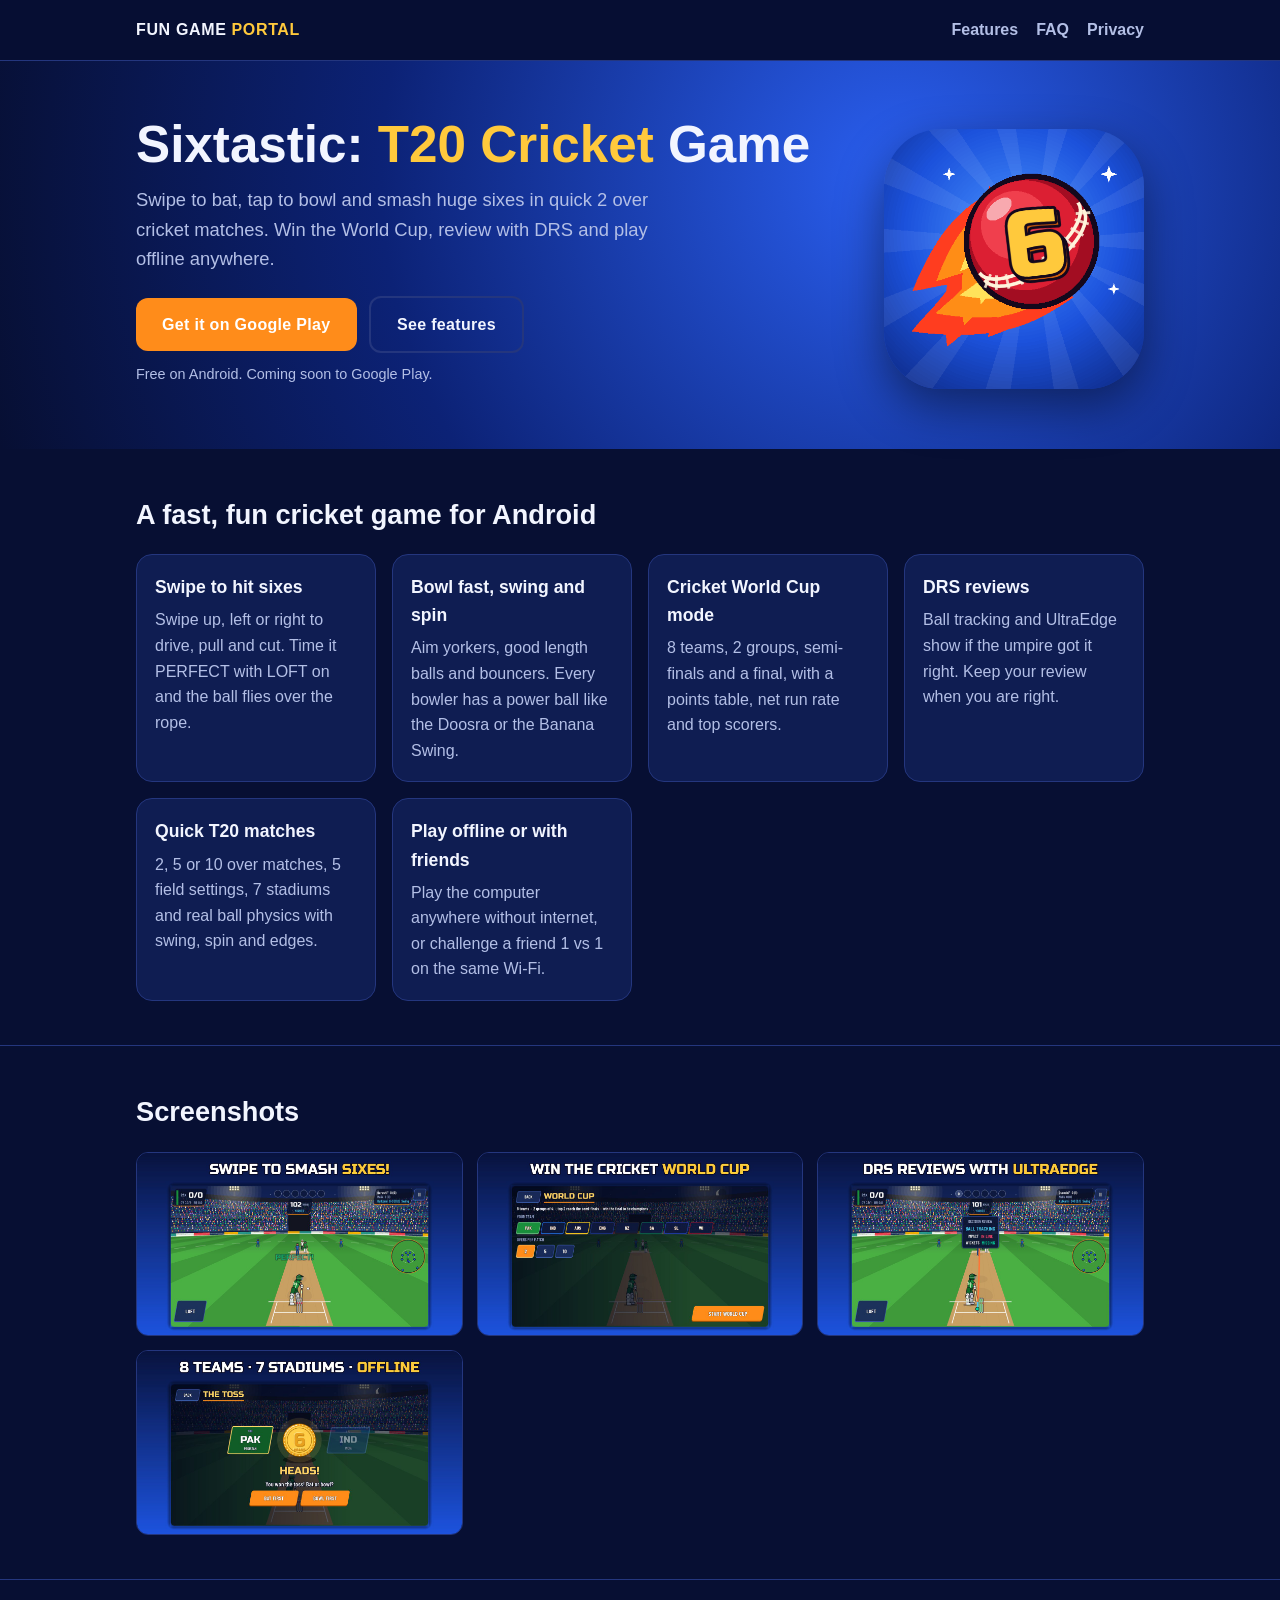
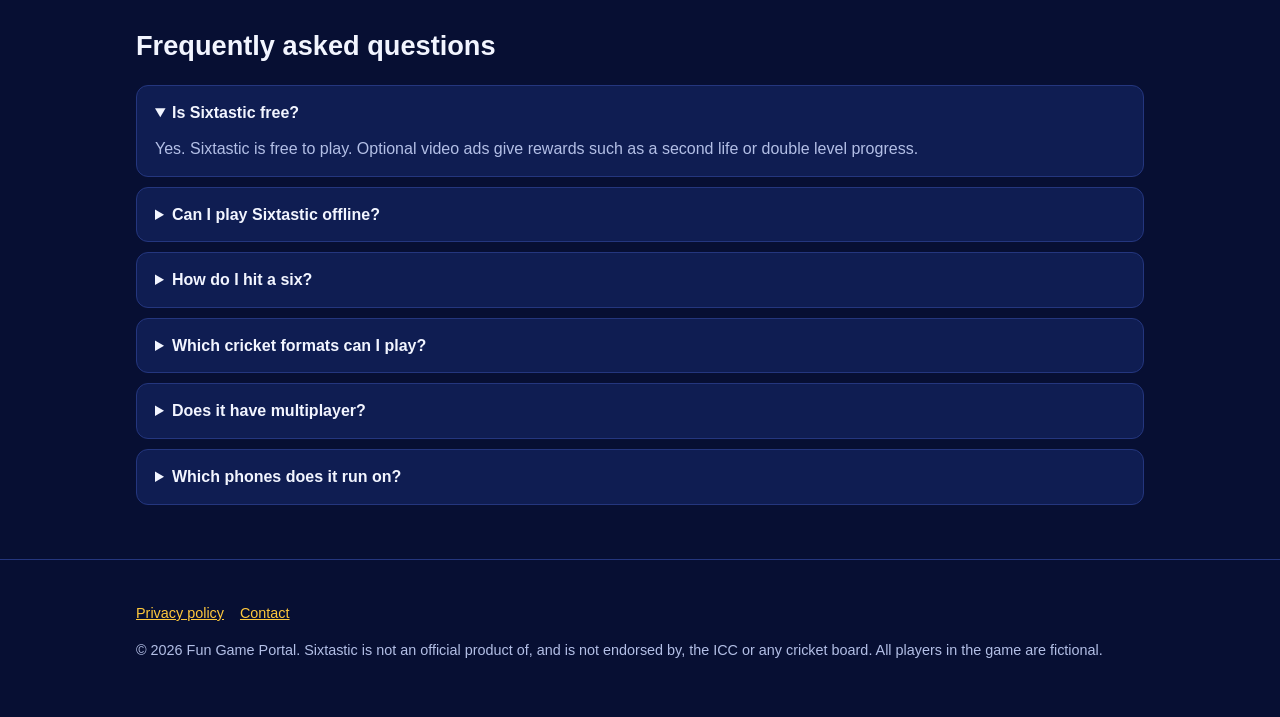
==== sixtastic/index.html @ e2d2b9e1 "add fun game portal site" ====
<!DOCTYPE html>
<html lang="en">
<head>
<meta charset="utf-8">
<meta name="viewport" content="width=device-width, initial-scale=1">
<title>Sixtastic: T20 Cricket Game for Android | Fun Game Portal</title>
<meta name="description" content="Sixtastic is a free T20 cricket game for Android. Swipe to bat, tap to bowl and smash sixes in quick 2 over matches. Play offline, win the World Cup, use DRS reviews and play LAN multiplayer with friends.">
<meta name="keywords" content="cricket game, T20 cricket game, offline cricket game, cricket world cup game, swipe cricket, cricket sixes game, LAN cricket multiplayer, Sixtastic">
<link rel="canonical" href="https://qandeel90.github.io/sixtastic/">
<link rel="icon" href="../assets/sixtastic-icon.png">
<meta property="og:type" content="website">
<meta property="og:title" content="Sixtastic: T20 Cricket Game">
<meta property="og:description" content="Swipe to smash sixes! Quick T20 cricket matches, World Cup mode, DRS reviews and offline play.">
<meta property="og:url" content="https://qandeel90.github.io/sixtastic/">
<meta property="og:image" content="https://qandeel90.github.io/assets/sixtastic-feature.jpg">
<meta name="twitter:card" content="summary_large_image">
<meta name="twitter:title" content="Sixtastic: T20 Cricket Game">
<meta name="twitter:description" content="Swipe to smash sixes! Quick T20 cricket matches, World Cup mode, DRS reviews and offline play.">
<meta name="twitter:image" content="https://qandeel90.github.io/assets/sixtastic-feature.jpg">
<link rel="stylesheet" href="../assets/site.css">
<script type="application/ld+json">
{
  "@context": "https://schema.org",
  "@type": "VideoGame",
  "name": "Sixtastic: T20 Cricket Game",
  "alternateName": "Sixtastic",
  "url": "https://qandeel90.github.io/sixtastic/",
  "description": "Sixtastic is a free T20 cricket game for Android. Swipe to bat, tap to bowl and smash sixes in quick 2, 5 or 10 over matches. It includes a World Cup tournament mode, DRS reviews with ball tracking and UltraEdge, LAN multiplayer on the same Wi-Fi, and full offline play.",
  "image": "https://qandeel90.github.io/assets/sixtastic-icon.png",
  "screenshot": [
    "https://qandeel90.github.io/assets/shot-batting.jpg",
    "https://qandeel90.github.io/assets/shot-world-cup.jpg",
    "https://qandeel90.github.io/assets/shot-drs.jpg"
  ],
  "genre": ["Sports", "Cricket", "Casual"],
  "gamePlatform": "Android",
  "operatingSystem": "Android",
  "applicationCategory": "GameApplication",
  "playMode": ["SinglePlayer", "MultiPlayer"],
  "numberOfPlayers": {"@type": "QuantitativeValue", "minValue": 1, "maxValue": 2},
  "inLanguage": "en",
  "offers": {"@type": "Offer", "price": "0", "priceCurrency": "USD"},
  "author": {"@type": "Organization", "name": "Fun Game Portal", "url": "https://qandeel90.github.io/"},
  "publisher": {"@type": "Organization", "name": "Fun Game Portal", "url": "https://qandeel90.github.io/"}
}
</script>
<script type="application/ld+json">
{
  "@context": "https://schema.org",
  "@type": "FAQPage",
  "mainEntity": [
    {"@type": "Question", "name": "Is Sixtastic free?", "acceptedAnswer": {"@type": "Answer", "text": "Yes. Sixtastic is free to play. Optional video ads give rewards such as a second life or double level progress."}},
    {"@type": "Question", "name": "Can I play Sixtastic offline?", "acceptedAnswer": {"@type": "Answer", "text": "Yes. Matches against the computer, the World Cup mode and LAN multiplayer all work without an internet connection."}},
    {"@type": "Question", "name": "How do I hit a six in Sixtastic?", "acceptedAnswer": {"@type": "Answer", "text": "Turn on LOFT, then swipe at the exact moment the ball reaches your batter. PERFECT timing sends the ball over the boundary for six."}},
    {"@type": "Question", "name": "Which cricket formats can I play?", "acceptedAnswer": {"@type": "Answer", "text": "Quick T20 style matches of 2, 5 or 10 overs, and a World Cup tournament with groups, semi-finals and a final."}},
    {"@type": "Question", "name": "Does Sixtastic have multiplayer?", "acceptedAnswer": {"@type": "Answer", "text": "Yes. Two players can play 1 vs 1 on the same Wi-Fi network with LAN multiplayer. No internet is needed."}},
    {"@type": "Question", "name": "Which phones does Sixtastic run on?", "acceptedAnswer": {"@type": "Answer", "text": "Sixtastic runs on Android 7.0 and newer phones and tablets."}}
  ]
}
</script>
</head>
<body>
<header class="site">
  <div class="wrap">
    <a class="brand" href="../">FUN GAME <span>PORTAL</span></a>
    <nav><a href="#features">Features</a><a href="#faq">FAQ</a><a href="privacy-policy.html">Privacy</a></nav>
  </div>
</header>

<main>
<div class="hero">
  <div class="wrap">
    <div>
      <h1>Sixtastic: <em>T20 Cricket</em> Game</h1>
      <p class="lead">Swipe to bat, tap to bowl and smash huge sixes in quick 2 over cricket matches. Win the World Cup, review with DRS and play offline anywhere.</p>
      <a class="btn" href="https://play.google.com/store/apps/details?id=com.sixtastic.cricket">Get it on Google Play</a>
      <a class="btn ghost" href="#features">See features</a>
      <p class="note">Free on Android. Coming soon to Google Play.</p>
    </div>
    <img class="icon" src="../assets/sixtastic-icon.png" width="260" height="260" alt="Sixtastic cricket game icon: a flaming red cricket ball with a gold number 6">
  </div>
</div>

<section id="features">
  <div class="wrap">
    <h2>A fast, fun cricket game for Android</h2>
    <div class="grid">
      <div class="card"><h3>Swipe to hit sixes</h3><p>Swipe up, left or right to drive, pull and cut. Time it PERFECT with LOFT on and the ball flies over the rope.</p></div>
      <div class="card"><h3>Bowl fast, swing and spin</h3><p>Aim yorkers, good length balls and bouncers. Every bowler has a power ball like the Doosra or the Banana Swing.</p></div>
      <div class="card"><h3>Cricket World Cup mode</h3><p>8 teams, 2 groups, semi-finals and a final, with a points table, net run rate and top scorers.</p></div>
      <div class="card"><h3>DRS reviews</h3><p>Ball tracking and UltraEdge show if the umpire got it right. Keep your review when you are right.</p></div>
      <div class="card"><h3>Quick T20 matches</h3><p>2, 5 or 10 over matches, 5 field settings, 7 stadiums and real ball physics with swing, spin and edges.</p></div>
      <div class="card"><h3>Play offline or with friends</h3><p>Play the computer anywhere without internet, or challenge a friend 1 vs 1 on the same Wi-Fi.</p></div>
    </div>
  </div>
</section>

<section>
  <div class="wrap">
    <h2>Screenshots</h2>
    <div class="shots">
      <img src="../assets/shot-batting.jpg" width="1280" height="720" loading="lazy" alt="Sixtastic batting screen: swipe to smash sixes in a floodlit cricket stadium">
      <img src="../assets/shot-world-cup.jpg" width="1280" height="720" loading="lazy" alt="Sixtastic World Cup mode with points table and fixtures">
      <img src="../assets/shot-drs.jpg" width="1280" height="720" loading="lazy" alt="Sixtastic DRS review with ball tracking">
      <img src="../assets/shot-toss.jpg" width="1280" height="720" loading="lazy" alt="Sixtastic coin toss between Pakistan and India">
    </div>
  </div>
</section>

<section id="faq">
  <div class="wrap">
    <h2>Frequently asked questions</h2>
    <details open><summary>Is Sixtastic free?</summary><p>Yes. Sixtastic is free to play. Optional video ads give rewards such as a second life or double level progress.</p></details>
    <details><summary>Can I play Sixtastic offline?</summary><p>Yes. Matches against the computer, the World Cup mode and LAN multiplayer all work without an internet connection.</p></details>
    <details><summary>How do I hit a six?</summary><p>Turn on LOFT, then swipe at the exact moment the ball reaches your batter. PERFECT timing sends the ball over the boundary.</p></details>
    <details><summary>Which cricket formats can I play?</summary><p>Quick T20 style matches of 2, 5 or 10 overs, and a World Cup tournament with groups, semi-finals and a final.</p></details>
    <details><summary>Does it have multiplayer?</summary><p>Yes. Two players can play 1 vs 1 on the same Wi-Fi network. No internet is needed.</p></details>
    <details><summary>Which phones does it run on?</summary><p>Android 7.0 and newer phones and tablets.</p></details>
  </div>
</section>
</main>

<footer class="site">
  <div class="wrap">
    <p><a href="privacy-policy.html">Privacy policy</a><a href="mailto:qandeeltariq11@gmail.com">Contact</a></p>
    <p>© 2026 Fun Game Portal. Sixtastic is not an official product of, and is not endorsed by, the ICC or any cricket board. All players in the game are fictional.</p>
  </div>
</footer>
</body>
</html>
---- assets/site.css ----
:root {
  --bg: #070f33;
  --panel: #0f1d52;
  --line: #24367e;
  --text: #f2f5ff;
  --muted: #b3bfe6;
  --gold: #ffc93c;
  --accent: #ff8c1a;
}
* { box-sizing: border-box; }
html { -webkit-text-size-adjust: 100%; }
body {
  margin: 0;
  font-family: "Segoe UI", Roboto, "Helvetica Neue", Arial, sans-serif;
  background: var(--bg);
  color: var(--text);
  line-height: 1.6;
}
a { color: var(--gold); }
img { max-width: 100%; height: auto; display: block; }
.wrap { max-width: 1040px; margin: 0 auto; padding: 0 16px; }
header.site {
  border-bottom: 1px solid var(--line);
  background: rgba(7, 15, 51, 0.92);
  position: sticky; top: 0; z-index: 5;
}
header.site .wrap { display: flex; align-items: center; justify-content: space-between; height: 60px; gap: 12px; }
.brand { font-weight: 800; letter-spacing: 0.04em; color: var(--text); text-decoration: none; }
.brand span { color: var(--gold); }
nav a { color: var(--muted); text-decoration: none; margin-left: 18px; font-weight: 600; }
nav a:hover { color: var(--text); }
.hero {
  background: radial-gradient(circle at 70% 30%, #2a5ff0 0%, #0c2276 55%, var(--bg) 100%);
  padding: 56px 0 48px;
}
.hero .wrap { display: grid; grid-template-columns: 1fr 260px; gap: 32px; align-items: center; }
.hero h1 { font-size: clamp(2rem, 5vw, 3.2rem); line-height: 1.1; margin: 0 0 12px; }
.hero h1 em { color: var(--gold); font-style: normal; }
.hero p.lead { font-size: 1.15rem; color: var(--muted); margin: 0 0 22px; max-width: 560px; }
.hero .icon { border-radius: 22%; box-shadow: 0 18px 48px rgba(0, 0, 0, 0.45); }
.btn {
  display: inline-block; background: var(--accent); color: #fff; text-decoration: none;
  font-weight: 800; padding: 14px 26px; border-radius: 12px; letter-spacing: 0.02em;
}
.btn.ghost { background: transparent; border: 2px solid var(--line); color: var(--text); margin-left: 8px; }
.note { color: var(--muted); font-size: 0.9rem; margin-top: 10px; }
section { padding: 44px 0; border-bottom: 1px solid var(--line); }
h2 { font-size: 1.7rem; margin: 0 0 18px; }
h3 { margin: 0 0 6px; font-size: 1.1rem; }
.grid { display: grid; grid-template-columns: repeat(auto-fit, minmax(240px, 1fr)); gap: 16px; }
.card { background: var(--panel); border: 1px solid var(--line); border-radius: 16px; padding: 18px; }
.card p { margin: 0; color: var(--muted); }
.shots { display: grid; grid-template-columns: repeat(auto-fit, minmax(300px, 1fr)); gap: 14px; }
.shots img { border-radius: 12px; border: 1px solid var(--line); }
details { background: var(--panel); border: 1px solid var(--line); border-radius: 12px; padding: 14px 18px; margin-bottom: 10px; }
summary { cursor: pointer; font-weight: 700; }
details p { color: var(--muted); margin: 10px 0 0; }
.doc { max-width: 780px; }
.doc h1 { font-size: 2rem; margin: 36px 0 6px; }
.doc h2 { font-size: 1.3rem; margin: 28px 0 8px; }
.doc p, .doc li { color: var(--muted); }
footer.site { padding: 28px 0 40px; color: var(--muted); font-size: 0.9rem; }
footer.site a { margin-right: 16px; }
@media (max-width: 720px) {
  .hero .wrap { grid-template-columns: 1fr; }
  .hero .icon { width: 140px; }
  nav a { margin-left: 12px; }
  .btn.ghost { margin: 10px 0 0; }
}
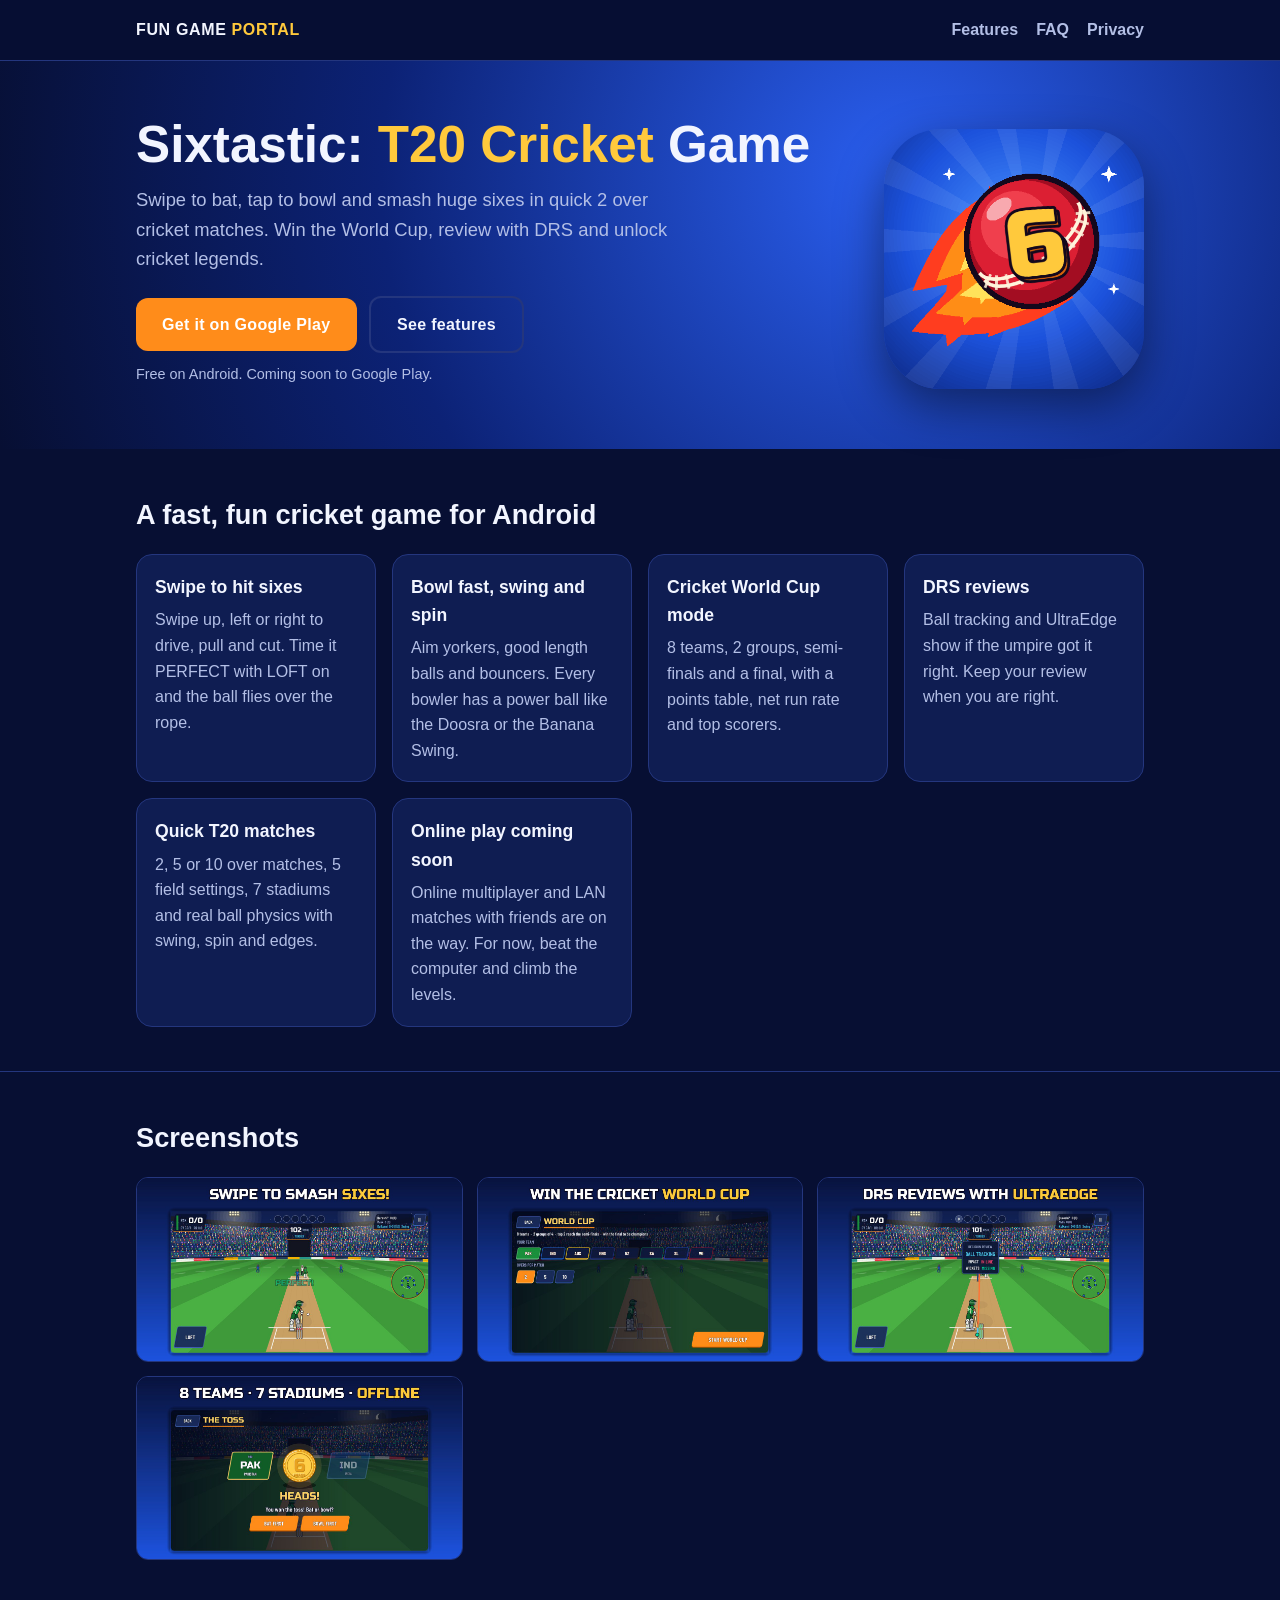
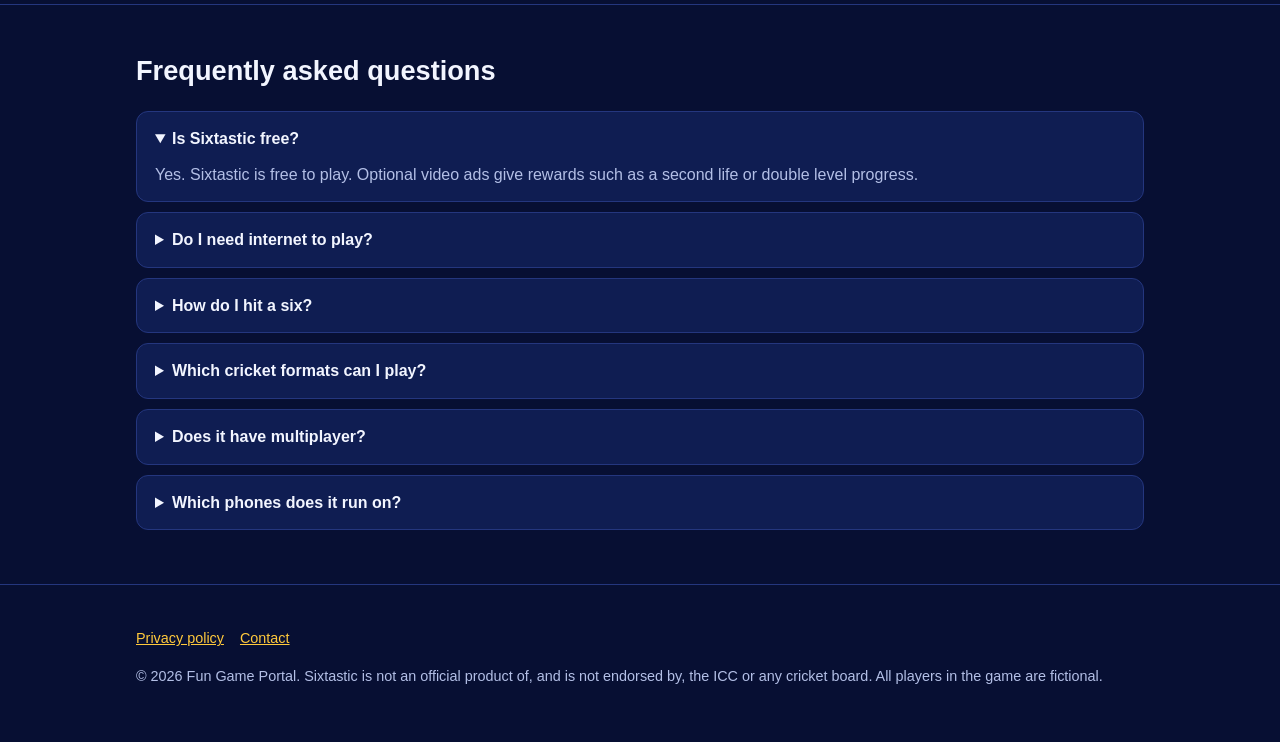
==== commit 64913e15: "update game page: online only, multiplayer coming soon" ====
--- a/sixtastic/index.html
+++ b/sixtastic/index.html
@@ -4,18 +4,18 @@
 <meta charset="utf-8">
 <meta name="viewport" content="width=device-width, initial-scale=1">
 <title>Sixtastic: T20 Cricket Game for Android | Fun Game Portal</title>
-<meta name="description" content="Sixtastic is a free T20 cricket game for Android. Swipe to bat, tap to bowl and smash sixes in quick 2 over matches. Play offline, win the World Cup, use DRS reviews and play LAN multiplayer with friends.">
-<meta name="keywords" content="cricket game, T20 cricket game, offline cricket game, cricket world cup game, swipe cricket, cricket sixes game, LAN cricket multiplayer, Sixtastic">
+<meta name="description" content="Sixtastic is a free T20 cricket game for Android. Swipe to bat, tap to bowl and smash sixes in quick 2 over matches. Win the World Cup, use DRS reviews and unlock cricket legends.">
+<meta name="keywords" content="cricket game, T20 cricket game, cricket world cup game, swipe cricket, cricket sixes game, cricket legends, Sixtastic">
 <link rel="canonical" href="https://qandeel90.github.io/sixtastic/">
 <link rel="icon" href="../assets/sixtastic-icon.png">
 <meta property="og:type" content="website">
 <meta property="og:title" content="Sixtastic: T20 Cricket Game">
-<meta property="og:description" content="Swipe to smash sixes! Quick T20 cricket matches, World Cup mode, DRS reviews and offline play.">
+<meta property="og:description" content="Swipe to smash sixes! Quick T20 cricket matches, World Cup mode, DRS reviews and cricket legends.">
 <meta property="og:url" content="https://qandeel90.github.io/sixtastic/">
 <meta property="og:image" content="https://qandeel90.github.io/assets/sixtastic-feature.jpg">
 <meta name="twitter:card" content="summary_large_image">
 <meta name="twitter:title" content="Sixtastic: T20 Cricket Game">
-<meta name="twitter:description" content="Swipe to smash sixes! Quick T20 cricket matches, World Cup mode, DRS reviews and offline play.">
+<meta name="twitter:description" content="Swipe to smash sixes! Quick T20 cricket matches, World Cup mode, DRS reviews and cricket legends.">
 <meta name="twitter:image" content="https://qandeel90.github.io/assets/sixtastic-feature.jpg">
 <link rel="stylesheet" href="../assets/site.css">
 <script type="application/ld+json">
@@ -25,7 +25,7 @@
   "name": "Sixtastic: T20 Cricket Game",
   "alternateName": "Sixtastic",
   "url": "https://qandeel90.github.io/sixtastic/",
-  "description": "Sixtastic is a free T20 cricket game for Android. Swipe to bat, tap to bowl and smash sixes in quick 2, 5 or 10 over matches. It includes a World Cup tournament mode, DRS reviews with ball tracking and UltraEdge, LAN multiplayer on the same Wi-Fi, and full offline play.",
+  "description": "Sixtastic is a free T20 cricket game for Android. Swipe to bat, tap to bowl and smash sixes in quick 2, 5 or 10 over matches. It includes a World Cup tournament mode, DRS reviews with ball tracking and UltraEdge, and 8 unlockable cricket legends. Online and LAN multiplayer are coming soon.",
   "image": "https://qandeel90.github.io/assets/sixtastic-icon.png",
   "screenshot": [
     "https://qandeel90.github.io/assets/shot-batting.jpg",
@@ -36,8 +36,8 @@
   "gamePlatform": "Android",
   "operatingSystem": "Android",
   "applicationCategory": "GameApplication",
-  "playMode": ["SinglePlayer", "MultiPlayer"],
-  "numberOfPlayers": {"@type": "QuantitativeValue", "minValue": 1, "maxValue": 2},
+  "playMode": ["SinglePlayer"],
+  "numberOfPlayers": {"@type": "QuantitativeValue", "minValue": 1, "maxValue": 1},
   "inLanguage": "en",
   "offers": {"@type": "Offer", "price": "0", "priceCurrency": "USD"},
   "author": {"@type": "Organization", "name": "Fun Game Portal", "url": "https://qandeel90.github.io/"},
@@ -50,10 +50,10 @@
   "@type": "FAQPage",
   "mainEntity": [
     {"@type": "Question", "name": "Is Sixtastic free?", "acceptedAnswer": {"@type": "Answer", "text": "Yes. Sixtastic is free to play. Optional video ads give rewards such as a second life or double level progress."}},
-    {"@type": "Question", "name": "Can I play Sixtastic offline?", "acceptedAnswer": {"@type": "Answer", "text": "Yes. Matches against the computer, the World Cup mode and LAN multiplayer all work without an internet connection."}},
+    {"@type": "Question", "name": "Do I need internet to play Sixtastic?", "acceptedAnswer": {"@type": "Answer", "text": "Yes. Sixtastic needs an internet connection to play."}},
     {"@type": "Question", "name": "How do I hit a six in Sixtastic?", "acceptedAnswer": {"@type": "Answer", "text": "Turn on LOFT, then swipe at the exact moment the ball reaches your batter. PERFECT timing sends the ball over the boundary for six."}},
     {"@type": "Question", "name": "Which cricket formats can I play?", "acceptedAnswer": {"@type": "Answer", "text": "Quick T20 style matches of 2, 5 or 10 overs, and a World Cup tournament with groups, semi-finals and a final."}},
-    {"@type": "Question", "name": "Does Sixtastic have multiplayer?", "acceptedAnswer": {"@type": "Answer", "text": "Yes. Two players can play 1 vs 1 on the same Wi-Fi network with LAN multiplayer. No internet is needed."}},
+    {"@type": "Question", "name": "Does Sixtastic have multiplayer?", "acceptedAnswer": {"@type": "Answer", "text": "Online multiplayer and LAN play with friends are coming soon in a future update."}},
     {"@type": "Question", "name": "Which phones does Sixtastic run on?", "acceptedAnswer": {"@type": "Answer", "text": "Sixtastic runs on Android 7.0 and newer phones and tablets."}}
   ]
 }
@@ -72,7 +72,7 @@
   <div class="wrap">
     <div>
       <h1>Sixtastic: <em>T20 Cricket</em> Game</h1>
-      <p class="lead">Swipe to bat, tap to bowl and smash huge sixes in quick 2 over cricket matches. Win the World Cup, review with DRS and play offline anywhere.</p>
+      <p class="lead">Swipe to bat, tap to bowl and smash huge sixes in quick 2 over cricket matches. Win the World Cup, review with DRS and unlock cricket legends.</p>
       <a class="btn" href="https://play.google.com/store/apps/details?id=com.sixtastic.cricket">Get it on Google Play</a>
       <a class="btn ghost" href="#features">See features</a>
       <p class="note">Free on Android. Coming soon to Google Play.</p>
@@ -90,7 +90,7 @@
       <div class="card"><h3>Cricket World Cup mode</h3><p>8 teams, 2 groups, semi-finals and a final, with a points table, net run rate and top scorers.</p></div>
       <div class="card"><h3>DRS reviews</h3><p>Ball tracking and UltraEdge show if the umpire got it right. Keep your review when you are right.</p></div>
       <div class="card"><h3>Quick T20 matches</h3><p>2, 5 or 10 over matches, 5 field settings, 7 stadiums and real ball physics with swing, spin and edges.</p></div>
-      <div class="card"><h3>Play offline or with friends</h3><p>Play the computer anywhere without internet, or challenge a friend 1 vs 1 on the same Wi-Fi.</p></div>
+      <div class="card"><h3>Online play coming soon</h3><p>Online multiplayer and LAN matches with friends are on the way. For now, beat the computer and climb the levels.</p></div>
     </div>
   </div>
 </section>
@@ -111,10 +111,10 @@
   <div class="wrap">
     <h2>Frequently asked questions</h2>
     <details open><summary>Is Sixtastic free?</summary><p>Yes. Sixtastic is free to play. Optional video ads give rewards such as a second life or double level progress.</p></details>
-    <details><summary>Can I play Sixtastic offline?</summary><p>Yes. Matches against the computer, the World Cup mode and LAN multiplayer all work without an internet connection.</p></details>
+    <details><summary>Do I need internet to play?</summary><p>Yes. Sixtastic needs an internet connection to play.</p></details>
     <details><summary>How do I hit a six?</summary><p>Turn on LOFT, then swipe at the exact moment the ball reaches your batter. PERFECT timing sends the ball over the boundary.</p></details>
     <details><summary>Which cricket formats can I play?</summary><p>Quick T20 style matches of 2, 5 or 10 overs, and a World Cup tournament with groups, semi-finals and a final.</p></details>
-    <details><summary>Does it have multiplayer?</summary><p>Yes. Two players can play 1 vs 1 on the same Wi-Fi network. No internet is needed.</p></details>
+    <details><summary>Does it have multiplayer?</summary><p>Online multiplayer and LAN play with friends are coming soon in a future update.</p></details>
     <details><summary>Which phones does it run on?</summary><p>Android 7.0 and newer phones and tablets.</p></details>
   </div>
 </section>
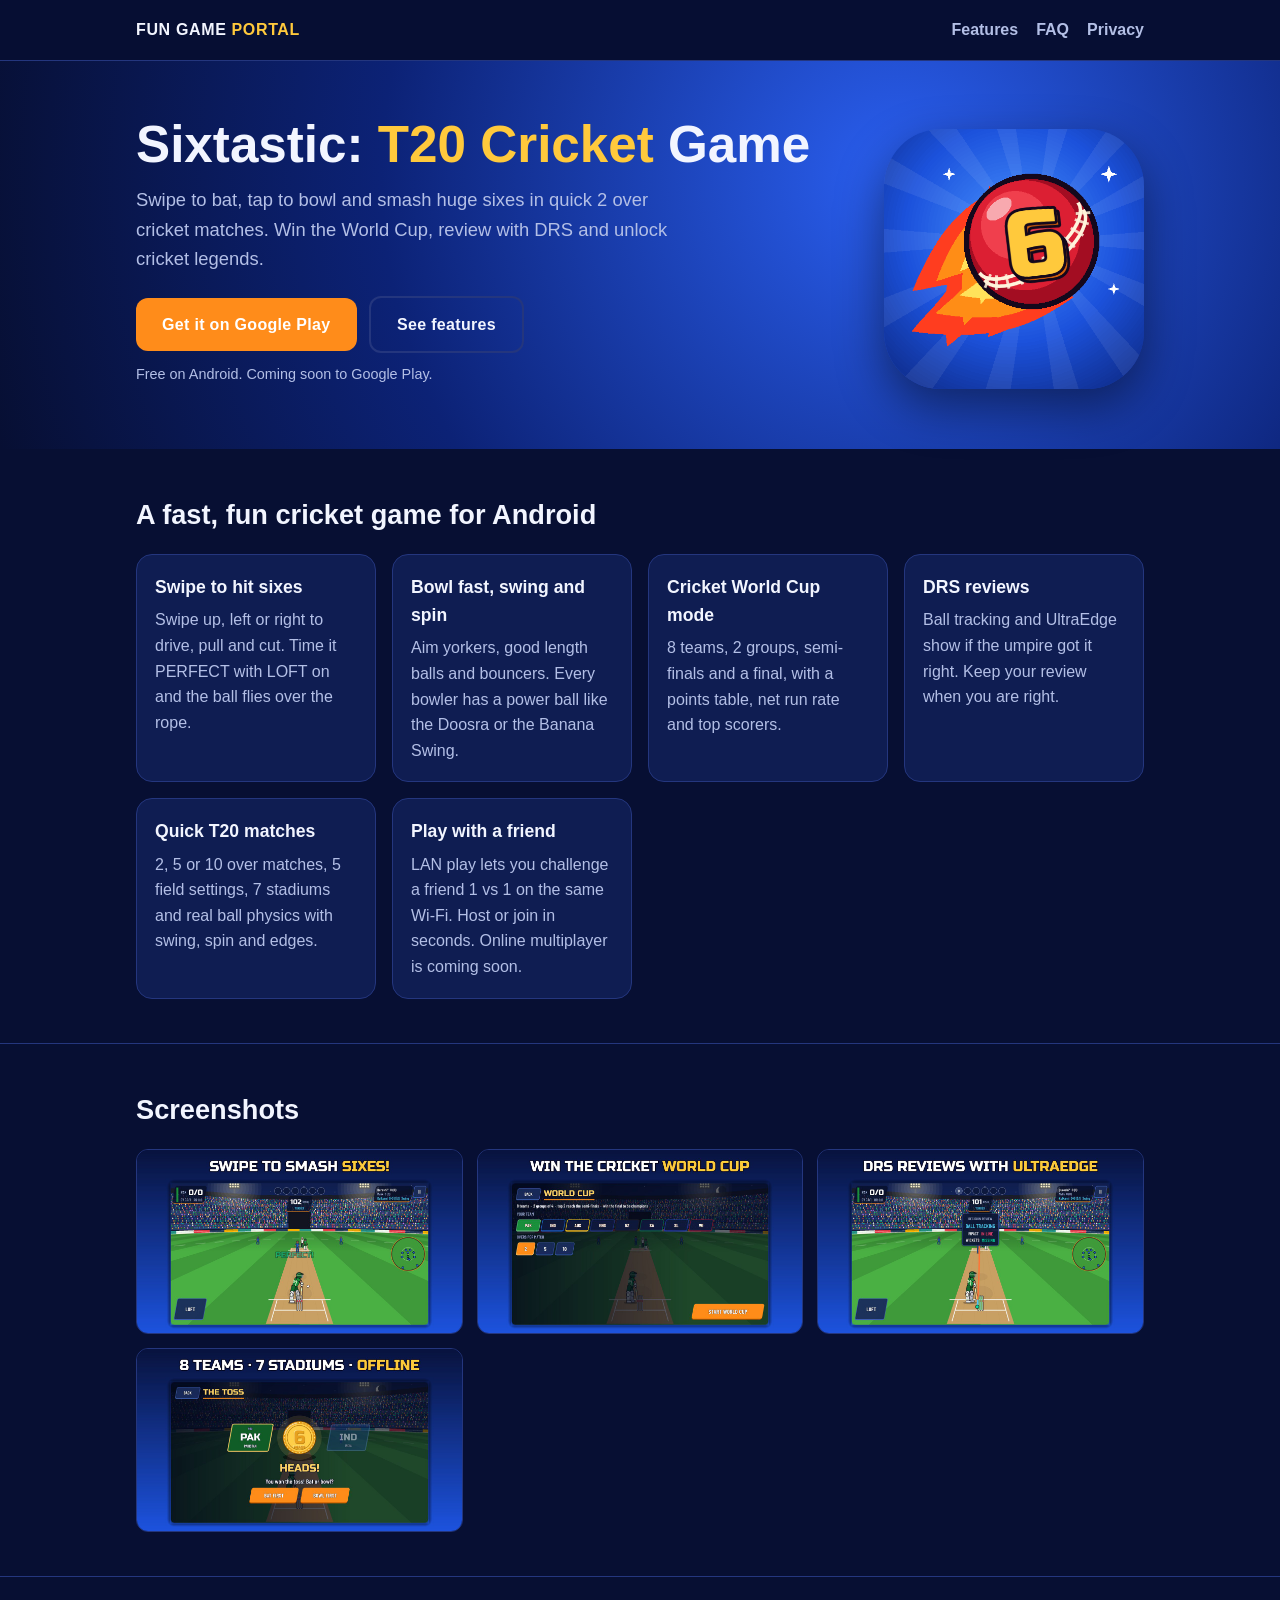
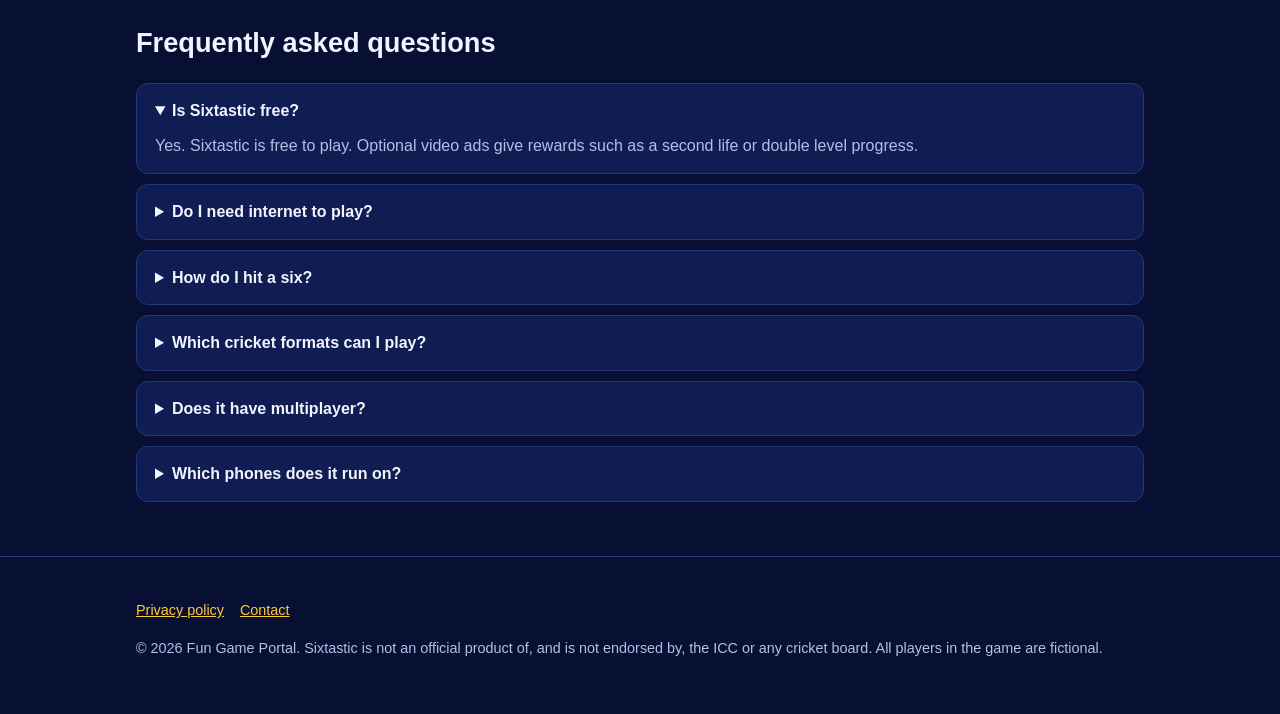
==== commit 2d0a418a: "docs: sixtastic lan play" ====
--- a/sixtastic/index.html
+++ b/sixtastic/index.html
@@ -25,7 +25,7 @@
   "name": "Sixtastic: T20 Cricket Game",
   "alternateName": "Sixtastic",
   "url": "https://qandeel90.github.io/sixtastic/",
-  "description": "Sixtastic is a free T20 cricket game for Android. Swipe to bat, tap to bowl and smash sixes in quick 2, 5 or 10 over matches. It includes a World Cup tournament mode, DRS reviews with ball tracking and UltraEdge, and 8 unlockable cricket legends. Online and LAN multiplayer are coming soon.",
+  "description": "Sixtastic is a free T20 cricket game for Android. Swipe to bat, tap to bowl and smash sixes in quick 2, 5 or 10 over matches. It includes a World Cup tournament mode, DRS reviews with ball tracking and UltraEdge, and 8 unlockable cricket legends. Play 1 vs 1 with a friend on the same Wi-Fi with LAN play; online multiplayer is coming soon.",
   "image": "https://qandeel90.github.io/assets/sixtastic-icon.png",
   "screenshot": [
     "https://qandeel90.github.io/assets/shot-batting.jpg",
@@ -36,8 +36,8 @@
   "gamePlatform": "Android",
   "operatingSystem": "Android",
   "applicationCategory": "GameApplication",
-  "playMode": ["SinglePlayer"],
-  "numberOfPlayers": {"@type": "QuantitativeValue", "minValue": 1, "maxValue": 1},
+  "playMode": ["SinglePlayer", "MultiPlayer"],
+  "numberOfPlayers": {"@type": "QuantitativeValue", "minValue": 1, "maxValue": 2},
   "inLanguage": "en",
   "offers": {"@type": "Offer", "price": "0", "priceCurrency": "USD"},
   "author": {"@type": "Organization", "name": "Fun Game Portal", "url": "https://qandeel90.github.io/"},
@@ -53,7 +53,7 @@
     {"@type": "Question", "name": "Do I need internet to play Sixtastic?", "acceptedAnswer": {"@type": "Answer", "text": "Yes. Sixtastic needs an internet connection to play."}},
     {"@type": "Question", "name": "How do I hit a six in Sixtastic?", "acceptedAnswer": {"@type": "Answer", "text": "Turn on LOFT, then swipe at the exact moment the ball reaches your batter. PERFECT timing sends the ball over the boundary for six."}},
     {"@type": "Question", "name": "Which cricket formats can I play?", "acceptedAnswer": {"@type": "Answer", "text": "Quick T20 style matches of 2, 5 or 10 overs, and a World Cup tournament with groups, semi-finals and a final."}},
-    {"@type": "Question", "name": "Does Sixtastic have multiplayer?", "acceptedAnswer": {"@type": "Answer", "text": "Online multiplayer and LAN play with friends are coming soon in a future update."}},
+    {"@type": "Question", "name": "Does Sixtastic have multiplayer?", "acceptedAnswer": {"@type": "Answer", "text": "Yes. Play 1 vs 1 with a friend on the same Wi-Fi with LAN play. Online multiplayer is coming soon."}},
     {"@type": "Question", "name": "Which phones does Sixtastic run on?", "acceptedAnswer": {"@type": "Answer", "text": "Sixtastic runs on Android 7.0 and newer phones and tablets."}}
   ]
 }
@@ -90,7 +90,7 @@
       <div class="card"><h3>Cricket World Cup mode</h3><p>8 teams, 2 groups, semi-finals and a final, with a points table, net run rate and top scorers.</p></div>
       <div class="card"><h3>DRS reviews</h3><p>Ball tracking and UltraEdge show if the umpire got it right. Keep your review when you are right.</p></div>
       <div class="card"><h3>Quick T20 matches</h3><p>2, 5 or 10 over matches, 5 field settings, 7 stadiums and real ball physics with swing, spin and edges.</p></div>
-      <div class="card"><h3>Online play coming soon</h3><p>Online multiplayer and LAN matches with friends are on the way. For now, beat the computer and climb the levels.</p></div>
+      <div class="card"><h3>Play with a friend</h3><p>LAN play lets you challenge a friend 1 vs 1 on the same Wi-Fi. Host or join in seconds. Online multiplayer is coming soon.</p></div>
     </div>
   </div>
 </section>
@@ -114,7 +114,7 @@
     <details><summary>Do I need internet to play?</summary><p>Yes. Sixtastic needs an internet connection to play.</p></details>
     <details><summary>How do I hit a six?</summary><p>Turn on LOFT, then swipe at the exact moment the ball reaches your batter. PERFECT timing sends the ball over the boundary.</p></details>
     <details><summary>Which cricket formats can I play?</summary><p>Quick T20 style matches of 2, 5 or 10 overs, and a World Cup tournament with groups, semi-finals and a final.</p></details>
-    <details><summary>Does it have multiplayer?</summary><p>Online multiplayer and LAN play with friends are coming soon in a future update.</p></details>
+    <details><summary>Does it have multiplayer?</summary><p>Yes. Play 1 vs 1 with a friend on the same Wi-Fi with LAN play. Online multiplayer is coming soon.</p></details>
     <details><summary>Which phones does it run on?</summary><p>Android 7.0 and newer phones and tablets.</p></details>
   </div>
 </section>
